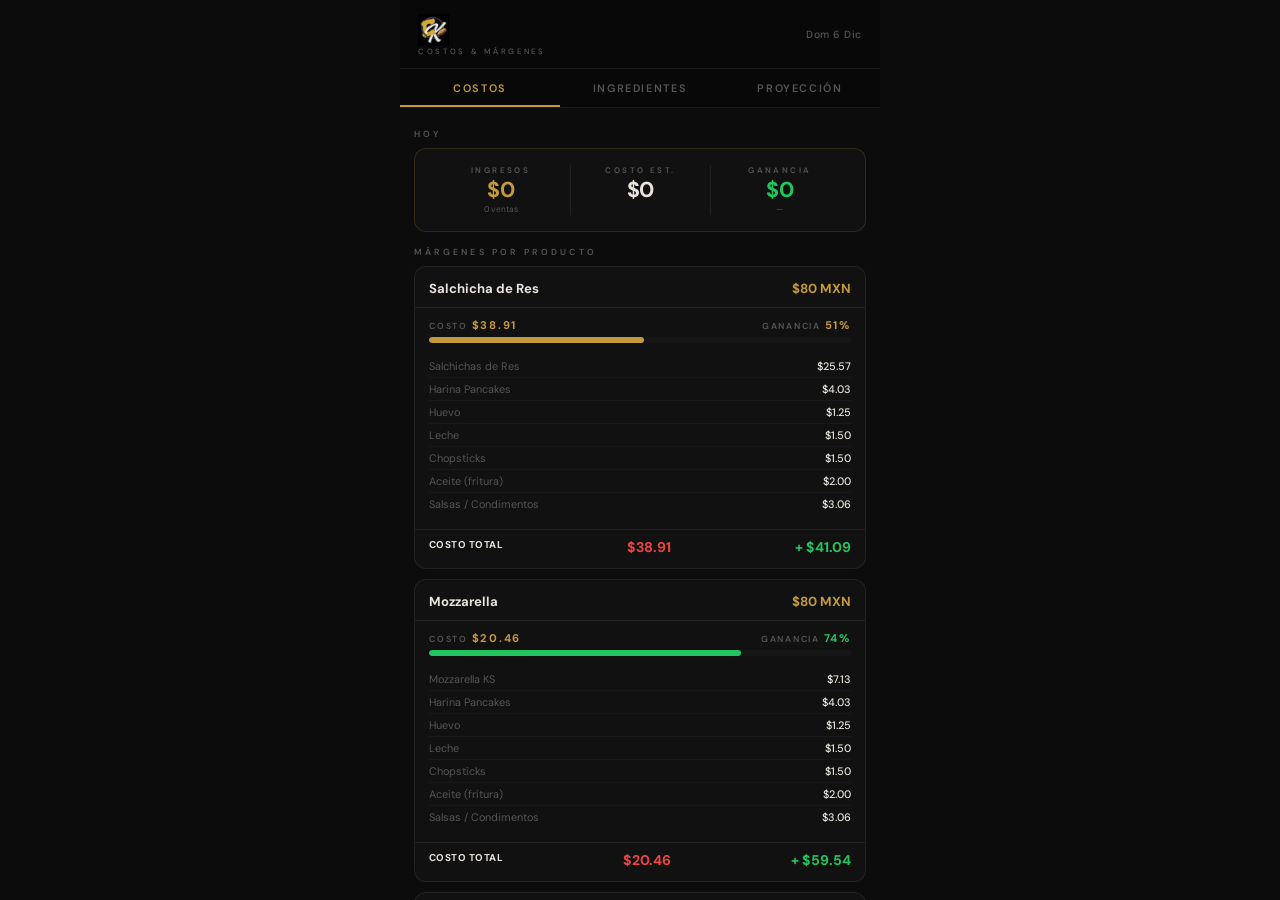
==== costos.html @ d958e5be "Add logo + favicon sitewide, deploy costos.html - img/logo.jpg and img/logo-icon.jpg added - Navbar," ====
<!DOCTYPE html>
<html lang="es">
<head>
  <meta charset="UTF-8">
  <meta name="viewport" content="width=device-width, initial-scale=1.0, viewport-fit=cover">
  <meta name="theme-color" content="#080808">
  <meta name="apple-mobile-web-app-capable" content="yes">
  <meta name="apple-mobile-web-app-status-bar-style" content="black-translucent">
  <meta name="apple-mobile-web-app-title" content="Krunch Costos">
  <title>Costos — Cabo Krunch</title>
  <link rel="preconnect" href="https://fonts.googleapis.com">
  <link rel="preconnect" href="https://fonts.gstatic.com" crossorigin>
  <link href="https://fonts.googleapis.com/css2?family=DM+Sans:wght@300;400;500;700&family=Bangers&display=swap" rel="stylesheet">
  <link rel="icon" href="img/logo-icon.jpg" type="image/jpeg">
  <link rel="apple-touch-icon" href="img/logo-icon.jpg">
  <style>
    *, *::before, *::after { box-sizing: border-box; margin: 0; padding: 0; }

    :root {
      --gold:    #C49A3C;
      --gold-lt: #E2C06A;
      --gold-dim: rgba(196,154,60,0.12);
      --black:   #080808;
      --bg:      #0c0c0c;
      --card:    #111;
      --raised:  #161616;
      --cream:   #E8E4DC;
      --muted:   #555;
      --border:  rgba(255,255,255,0.07);
      --border-g: rgba(196,154,60,0.18);
      --green:   #22c55e;
      --red:     #ef4444;
      --orange:  #f97316;
      --ease:    cubic-bezier(0.23, 1, 0.32, 1);
      --safe-b:  env(safe-area-inset-bottom, 0px);
      --safe-t:  env(safe-area-inset-top, 0px);
    }

    html, body { height: 100%; }
    body {
      background: var(--bg);
      color: var(--cream);
      font-family: 'DM Sans', sans-serif;
      font-weight: 400;
      display: flex;
      flex-direction: column;
      max-width: 480px;
      margin: 0 auto;
      overflow: hidden;
      -webkit-font-smoothing: antialiased;
    }

    /* TOP BAR */
    .top-bar {
      background: var(--black);
      border-bottom: 1px solid var(--border);
      padding: calc(14px + var(--safe-t)) 18px 12px;
      display: flex;
      align-items: center;
      justify-content: space-between;
      flex-shrink: 0;
    }
    .top-logo {
      font-family: 'Bangers', cursive;
      font-size: 1.3rem;
      letter-spacing: 3px;
      color: var(--gold);
      line-height: 1;
    }
    .top-logo span {
      display: block;
      font-family: 'DM Sans', sans-serif;
      font-size: 0.48rem;
      font-weight: 500;
      letter-spacing: 0.35em;
      text-transform: uppercase;
      color: var(--muted);
      margin-top: 2px;
    }
    .date-chip { font-size: 0.65rem; font-weight: 500; color: var(--muted); letter-spacing: 0.05em; }

    /* TABS */
    .tab-nav { display: flex; background: var(--black); border-bottom: 1px solid var(--border); flex-shrink: 0; }
    .tab-btn {
      flex: 1; background: none; border: none;
      color: var(--muted); font-family: 'DM Sans', sans-serif;
      font-weight: 600; font-size: 0.68rem; letter-spacing: 0.15em;
      text-transform: uppercase; padding: 12px 6px; cursor: pointer;
      position: relative; transition: color .2s;
      -webkit-tap-highlight-color: transparent;
    }
    .tab-btn::after {
      content: ''; position: absolute; bottom: 0; left: 0; right: 0;
      height: 2px; background: var(--gold);
      transform: scaleX(0); transition: transform .2s var(--ease);
    }
    .tab-btn.active { color: var(--gold); }
    .tab-btn.active::after { transform: scaleX(1); }

    /* SCROLL CONTENT */
    .content { flex: 1; overflow-y: auto; -webkit-overflow-scrolling: touch; overscroll-behavior: contain; }
    .content::after { content: ''; display: block; height: calc(32px + var(--safe-b)); }
    .tab-panel { display: none; padding: 16px 14px 0; }
    .tab-panel.active { display: block; }

    .sec-label {
      font-size: 0.55rem; font-weight: 600; letter-spacing: 0.35em;
      text-transform: uppercase; color: var(--muted);
      margin-bottom: 8px; margin-top: 4px;
    }

    /* HOY CARD */
    .hoy-card {
      background: var(--card); border: 1px solid var(--border-g);
      border-radius: 12px; padding: 16px; margin-bottom: 14px;
      display: grid; grid-template-columns: 1fr 1fr 1fr; gap: 0;
    }
    .hoy-item { text-align: center; }
    .hoy-item + .hoy-item { border-left: 1px solid var(--border); }
    .hoy-label { font-size: 0.5rem; font-weight: 600; letter-spacing: 0.3em; text-transform: uppercase; color: var(--muted); margin-bottom: 5px; }
    .hoy-val   { font-size: 1.35rem; font-weight: 700; letter-spacing: -0.02em; line-height: 1; }
    .hoy-val.green  { color: var(--green); }
    .hoy-val.gold   { color: var(--gold); }
    .hoy-val.cream  { color: var(--cream); }
    .hoy-sub   { font-size: 0.52rem; color: var(--muted); margin-top: 3px; }

    /* PRODUCT COST CARD */
    .cost-card {
      background: var(--card); border: 1px solid var(--border);
      border-radius: 12px; overflow: hidden; margin-bottom: 10px;
    }
    .cost-head {
      padding: 13px 14px 10px;
      display: flex; align-items: center; justify-content: space-between;
      border-bottom: 1px solid var(--border);
    }
    .cost-product { font-size: 0.82rem; font-weight: 700; color: var(--cream); }
    .cost-price   { font-size: 0.82rem; font-weight: 700; color: var(--gold); }

    /* MARGIN BAR */
    .margin-wrap { padding: 10px 14px 0; }
    .margin-labels { display: flex; justify-content: space-between; margin-bottom: 5px; }
    .margin-labels span { font-size: 0.55rem; font-weight: 600; text-transform: uppercase; letter-spacing: 0.2em; color: var(--muted); }
    .margin-labels strong { color: var(--gold); font-size: 0.7rem; }
    .margin-bar-bg { height: 6px; background: var(--raised); border-radius: 3px; overflow: hidden; margin-bottom: 12px; }
    .margin-bar-fill { height: 100%; border-radius: 3px; transition: width .4s var(--ease); }

    /* COST BREAKDOWN */
    .cost-breakdown { padding: 0 14px 14px; }
    .cost-row {
      display: flex; justify-content: space-between;
      font-size: 0.68rem; padding: 4px 0;
      border-bottom: 1px solid rgba(255,255,255,0.03);
    }
    .cost-row:last-child { border: none; }
    .cr-label { color: var(--muted); }
    .cr-val   { color: var(--cream); font-weight: 500; font-variant-numeric: tabular-nums; }
    .cost-total-row {
      display: flex; justify-content: space-between;
      padding: 8px 14px 12px;
      border-top: 1px solid var(--border);
    }
    .ct-label { font-size: 0.62rem; font-weight: 700; color: var(--cream); letter-spacing: 0.05em; text-transform: uppercase; }
    .ct-costo { font-size: 0.88rem; font-weight: 700; color: var(--red); }
    .ct-ganancia { font-size: 0.88rem; font-weight: 700; color: var(--green); }

    /* INGREDIENT EDITOR */
    .ing-list {
      display: flex; flex-direction: column; gap: 1px;
      background: var(--border); border-radius: 12px;
      overflow: hidden; margin-bottom: 12px;
    }
    .ing-row {
      background: var(--card); padding: 12px 14px;
      display: flex; align-items: center; gap: 10px;
    }
    .ing-info { flex: 1; min-width: 0; }
    .ing-name { font-size: 0.78rem; font-weight: 500; color: var(--cream); }
    .ing-pack { font-size: 0.56rem; color: var(--muted); margin-top: 2px; }
    .ing-unit-cost { font-size: 0.62rem; font-weight: 600; color: var(--gold); white-space: nowrap; }
    .ing-price-wrap { display: flex; flex-direction: column; align-items: flex-end; gap: 3px; }
    .ing-price-label { font-size: 0.48rem; font-weight: 500; letter-spacing: 0.25em; text-transform: uppercase; color: var(--muted); }
    .ing-price-input {
      background: var(--raised); border: 1px solid var(--border);
      border-radius: 6px; color: var(--cream); font-family: 'DM Sans', sans-serif;
      font-size: 0.85rem; font-weight: 700; text-align: right;
      width: 80px; padding: 5px 8px;
      -webkit-tap-highlight-color: transparent;
    }
    .ing-price-input:focus { outline: none; border-color: var(--border-g); color: var(--gold); }

    /* PROJECTION */
    .proj-grid { display: grid; grid-template-columns: 1fr 1fr 1fr; gap: 6px; margin-bottom: 12px; }
    .proj-card {
      background: var(--card); border: 1px solid var(--border);
      border-radius: 10px; padding: 12px 10px; text-align: center;
    }
    .proj-card.bottleneck { border-color: var(--border-g); background: var(--gold-dim); }
    .proj-name  { font-size: 0.52rem; font-weight: 600; color: var(--muted); letter-spacing: 0.1em; text-transform: uppercase; margin-bottom: 4px; line-height: 1.3; }
    .proj-count { font-size: 1.5rem; font-weight: 700; color: var(--cream); line-height: 1; }
    .proj-count.zero { color: var(--red); }
    .proj-rev   { font-size: 0.58rem; color: var(--gold); margin-top: 3px; }

    .alert-card {
      background: var(--gold-dim); border: 1px solid var(--border-g);
      border-radius: 10px; padding: 13px 14px; margin-bottom: 12px;
    }
    .alert-title { font-size: 0.6rem; font-weight: 700; letter-spacing: 0.2em; text-transform: uppercase; color: var(--gold); margin-bottom: 4px; }
    .alert-body  { font-size: 0.72rem; color: var(--cream); line-height: 1.5; }

    .summary-card {
      background: var(--card); border: 1px solid var(--border);
      border-radius: 12px; overflow: hidden; margin-bottom: 12px;
    }
    .sum-row {
      display: flex; justify-content: space-between; align-items: center;
      padding: 12px 14px; border-bottom: 1px solid var(--border);
      font-size: 0.72rem;
    }
    .sum-row:last-child { border: none; }
    .sum-label { color: var(--muted); }
    .sum-val   { font-weight: 700; color: var(--cream); }
    .sum-val.gold  { color: var(--gold); }
    .sum-val.green { color: var(--green); }
    .sum-val.big   { font-size: 1.1rem; letter-spacing: -0.02em; }

    /* TOAST */
    .toast {
      position: fixed; bottom: calc(20px + var(--safe-b)); left: 50%;
      transform: translateX(-50%) translateY(12px);
      background: var(--raised); border: 1px solid var(--border-g);
      color: var(--cream); font-size: 0.75rem; font-weight: 600;
      padding: 10px 24px; border-radius: 100px; white-space: nowrap;
      opacity: 0; transition: opacity .18s, transform .18s;
      pointer-events: none; z-index: 99;
    }
    .toast.show { opacity: 1; transform: translateX(-50%) translateY(0); }
  </style>
</head>
<body>

<div class="top-bar">
  <div class="top-logo">
    <img src="img/logo-icon.jpg" alt="Cabo Krunch" style="height:32px;width:auto;display:block;">
    <span>Costos &amp; Márgenes</span>
  </div>
  <div class="date-chip" id="dateChip"></div>
</div>

<nav class="tab-nav">
  <button class="tab-btn active" data-tab="costos">Costos</button>
  <button class="tab-btn"        data-tab="ingredientes">Ingredientes</button>
  <button class="tab-btn"        data-tab="proyeccion">Proyección</button>
</nav>

<main class="content">

  <!-- ═══ COSTOS ═══ -->
  <div class="tab-panel active" id="tab-costos">
    <div class="sec-label">Hoy</div>
    <div class="hoy-card" id="hoyCard">
      <div class="hoy-item">
        <div class="hoy-label">Ingresos</div>
        <div class="hoy-val gold" id="hoyIngresos">$0</div>
        <div class="hoy-sub" id="hoyVentas">0 ventas</div>
      </div>
      <div class="hoy-item">
        <div class="hoy-label">Costo est.</div>
        <div class="hoy-val cream" id="hoyCosto">$0</div>
      </div>
      <div class="hoy-item">
        <div class="hoy-label">Ganancia</div>
        <div class="hoy-val green" id="hoyGanancia">$0</div>
        <div class="hoy-sub" id="hoyMargen">—</div>
      </div>
    </div>

    <div class="sec-label">Márgenes por producto</div>
    <div id="costCards"></div>
  </div>

  <!-- ═══ INGREDIENTES ═══ -->
  <div class="tab-panel" id="tab-ingredientes">
    <div class="sec-label">Precios de compra · toca para editar</div>
    <div class="ing-list" id="ingList"></div>
    <div class="sec-label" style="margin-top:8px">Guardado automático al editar</div>
  </div>

  <!-- ═══ PROYECCIÓN ═══ -->
  <div class="tab-panel" id="tab-proyeccion">
    <div class="sec-label">Con el stock actual puedes hacer</div>
    <div class="proj-grid" id="projGrid"></div>
    <div id="alertBottleneck"></div>
    <div class="sec-label">Potencial si vendes todo</div>
    <div class="summary-card" id="projSummary"></div>
  </div>

</main>

<div class="toast" id="toast"></div>

<script>
(function () {
'use strict';

/* ── INGREDIENTES ────────────────────────
   packPrice: precio por paquete en Costco/tienda
   packQty:   unidades en ese paquete (g, ml, pzas)
   unit:      unidad de medida
   desc:      descripción del paquete
──────────────────────────────────────── */
var ING_DEF = {
  salchicha:  { name: 'Salchichas de Res',    packPrice: 306.87, packQty: 12,    unit: 'pza', desc: 'Costco ~12 pzas'   },
  queso:      { name: 'Mozzarella KS',         packPrice: 322.24, packQty: 2260,  unit: 'g',   desc: 'Costco bloque 2.26kg' },
  harina:     { name: 'Harina Pancakes',       packPrice: 47,     packQty: 700,   unit: 'g',   desc: 'Bolsa 700g'        },
  huevo:      { name: 'Huevo',                 packPrice: 5,      packQty: 1,     unit: 'pza', desc: 'Por pieza'         },
  leche:      { name: 'Leche',                 packPrice: 300,    packQty: 12000, unit: 'ml',  desc: 'Cartón 12 litros'  },
  chopsticks: { name: 'Chopsticks',            packPrice: 150,    packQty: 100,   unit: 'par', desc: 'Paquete 100 pares' },
  aceite:     { name: 'Aceite (fritura)',       packPrice: 120,    packQty: 60,    unit: 'frida', desc: '~60 corn dogs por botella' },
  salsas:     { name: 'Salsas / Condimentos',  packPrice: 214,    packQty: 70,    unit: 'porción', desc: 'Mayo + ranch ~70 porciones' },
};

/* ── RECETA POR CORN DOG ─────────────── */
var RECIPE = {
  res:   { salchicha: 1,   queso: 0,  harina: 60, huevo: 0.25, leche: 60, chopsticks: 1, aceite: 1, salsas: 1 },
  mozz:  { salchicha: 0,   queso: 50, harina: 60, huevo: 0.25, leche: 60, chopsticks: 1, aceite: 1, salsas: 1 },
  mitad: { salchicha: 0.5, queso: 30, harina: 60, huevo: 0.25, leche: 60, chopsticks: 1, aceite: 1, salsas: 1 },
};

/* ── PRODUCTOS ───────────────────────── */
var PRODUCTS = [
  { id: 'res',     name: 'Salchicha de Res',  base: 'res',   price: 80  },
  { id: 'mozz',    name: 'Mozzarella',        base: 'mozz',  price: 80  },
  { id: 'mitad',   name: 'Mitad y Mitad',     base: 'mitad', price: 80  },
];

/* ── INGREDIENTES DEL STOCK (sistema.html) ── */
var STOCK_KEYS = ['salchicha','queso','chopsticks','harina','huevo','leche'];

/* ── STORAGE ─────────────────────────── */
var PRICE_KEY = 'ck_ing_prices';

function loadPrices() {
  try {
    var saved = JSON.parse(localStorage.getItem(PRICE_KEY) || '{}');
    for (var k in ING_DEF) {
      if (saved[k] !== undefined) ING_DEF[k].packPrice = saved[k];
    }
  } catch(e){}
}
function savePrice(key, val) {
  try {
    var saved = JSON.parse(localStorage.getItem(PRICE_KEY) || '{}');
    saved[key] = val;
    localStorage.setItem(PRICE_KEY, JSON.stringify(saved));
  } catch(e){}
}
function loadSales() {
  try { return JSON.parse(localStorage.getItem('ck_sales') || '[]'); } catch(e){ return []; }
}
function loadStock() {
  try {
    var s = JSON.parse(localStorage.getItem('ck_stock') || 'null');
    if (!s) { s = {}; STOCK_KEYS.forEach(function(k){ s[k] = 0; }); }
    return s;
  } catch(e){ return {}; }
}

/* ── CÁLCULOS ────────────────────────── */
function cpUnit(key, qty) {
  var d = ING_DEF[key];
  if (!d || !qty) return 0;
  return (d.packPrice / d.packQty) * qty;
}

function costoTotal(base) {
  var r = RECIPE[base];
  var t = 0;
  for (var k in r) t += cpUnit(k, r[k]);
  return t;
}

function pct(a, b) { return b ? Math.round(a / b * 100) : 0; }
function fmt(n)   { return '$' + Math.round(n).toLocaleString('es-MX'); }
function fmtD(n)  { return '$' + n.toFixed(2); }

/* ── DATE CHIP ───────────────────────── */
(function(){
  var days   = ['Dom','Lun','Mar','Mié','Jue','Vie','Sáb'];
  var months = ['Ene','Feb','Mar','Abr','May','Jun','Jul','Ago','Sep','Oct','Nov','Dic'];
  var d = new Date();
  document.getElementById('dateChip').textContent = days[d.getDay()] + ' ' + d.getDate() + ' ' + months[d.getMonth()];
}());

/* ── TOAST ───────────────────────────── */
var toastTimer;
function showToast(msg) {
  var t = document.getElementById('toast');
  t.textContent = msg;
  t.classList.add('show');
  clearTimeout(toastTimer);
  toastTimer = setTimeout(function(){ t.classList.remove('show'); }, 1600);
}

/* ── TABS ────────────────────────────── */
document.querySelectorAll('.tab-btn').forEach(function(btn){
  btn.addEventListener('click', function(){
    document.querySelectorAll('.tab-btn').forEach(function(b){ b.classList.remove('active'); });
    document.querySelectorAll('.tab-panel').forEach(function(p){ p.classList.remove('active'); });
    this.classList.add('active');
    document.getElementById('tab-' + this.dataset.tab).classList.add('active');
    document.querySelector('.content').scrollTop = 0;
    var id = this.dataset.tab;
    if (id === 'costos')       renderCostos();
    if (id === 'ingredientes') renderIngredientes();
    if (id === 'proyeccion')   renderProyeccion();
  });
});

/* ── RENDER: COSTOS ──────────────────── */
function renderCostos() {
  /* Hoy */
  var today = (function(){ var d=new Date(); return d.getFullYear()+'-'+(d.getMonth()+1+'').padStart(2,'0')+'-'+(d.getDate()+'').padStart(2,'0'); }());
  var sales = loadSales().filter(function(s){ return s.date === today; });
  var ingresos = sales.reduce(function(a,s){ return a + s.price; }, 0);
  var costoHoy = 0;
  sales.forEach(function(s){
    var prod = ['res','res_p','mozz','mozz_p','mitad','mitad_p'].indexOf(s.product);
    var base = s.product.replace('_p','');
    costoHoy += costoTotal(base);
  });
  var ganancia = ingresos - costoHoy;
  var margen   = pct(ganancia, ingresos);

  document.getElementById('hoyIngresos').textContent = fmt(ingresos);
  document.getElementById('hoyCosto').textContent    = fmt(costoHoy);
  document.getElementById('hoyGanancia').textContent = fmt(ganancia);
  document.getElementById('hoyVentas').textContent   = sales.length + ' ventas';
  document.getElementById('hoyMargen').textContent   = ingresos ? margen + '% margen' : '—';

  /* Cost cards */
  var el = document.getElementById('costCards');
  el.innerHTML = '';
  PRODUCTS.forEach(function(p){
    var costo    = costoTotal(p.base);
    var margenAbs = p.price - costo;
    var margenPct = pct(margenAbs, p.price);
    var r = RECIPE[p.base];

    /* Color for margin bar */
    var barColor = margenPct >= 55 ? '#22c55e' : margenPct >= 40 ? '#C49A3C' : '#ef4444';

    /* Breakdown rows */
    var rows = '';
    for (var k in r) {
      if (!r[k]) continue;
      var c = cpUnit(k, r[k]);
      if (!c) continue;
      rows += '<div class="cost-row"><span class="cr-label">' + ING_DEF[k].name + '</span><span class="cr-val">' + fmtD(c) + '</span></div>';
    }

    el.innerHTML +=
      '<div class="cost-card">' +
        '<div class="cost-head"><span class="cost-product">' + p.name + '</span><span class="cost-price">$' + p.price + ' MXN</span></div>' +
        '<div class="margin-wrap">' +
          '<div class="margin-labels"><span>Costo <strong>' + fmtD(costo) + '</strong></span><span>Ganancia <strong style="color:' + barColor + '">' + margenPct + '%</strong></span></div>' +
          '<div class="margin-bar-bg"><div class="margin-bar-fill" style="width:' + margenPct + '%;background:' + barColor + '"></div></div>' +
        '</div>' +
        '<div class="cost-breakdown">' + rows + '</div>' +
        '<div class="cost-total-row">' +
          '<span class="ct-label">Costo total</span>' +
          '<span class="ct-costo">' + fmtD(costo) + '</span>' +
          '<span class="ct-ganancia">+ ' + fmtD(margenAbs) + '</span>' +
        '</div>' +
      '</div>';
  });
}

/* ── RENDER: INGREDIENTES ────────────── */
function renderIngredientes() {
  var list = document.getElementById('ingList');
  list.innerHTML = '';
  for (var k in ING_DEF) {
    var d = ING_DEF[k];
    var unitCost = d.packPrice / d.packQty;
    var unitLabel = unitCost < 1 ? fmtD(unitCost) + '/' + d.unit : fmt(unitCost) + '/' + d.unit;

    var row = document.createElement('div');
    row.className = 'ing-row';
    row.dataset.key = k;
    row.innerHTML =
      '<div class="ing-info">' +
        '<div class="ing-name">' + d.name + '</div>' +
        '<div class="ing-pack">' + d.desc + '</div>' +
        '<div class="ing-unit-cost">' + fmtD(d.packPrice / d.packQty) + ' / ' + d.unit + '</div>' +
      '</div>' +
      '<div class="ing-price-wrap">' +
        '<div class="ing-price-label">Precio pack</div>' +
        '<input class="ing-price-input" type="number" inputmode="decimal" value="' + d.packPrice + '" data-key="' + k + '">' +
      '</div>';
    list.appendChild(row);
  }

  list.querySelectorAll('.ing-price-input').forEach(function(inp){
    inp.addEventListener('change', function(){
      var val = parseFloat(this.value);
      if (isNaN(val) || val <= 0) return;
      var key = this.dataset.key;
      ING_DEF[key].packPrice = val;
      savePrice(key, val);
      /* Update unit cost label */
      var d = ING_DEF[key];
      this.closest('.ing-row').querySelector('.ing-unit-cost').textContent = fmtD(d.packPrice / d.packQty) + ' / ' + d.unit;
      showToast('Precio actualizado');
      renderCostos();
    });
  });
}

/* ── RENDER: PROYECCIÓN ──────────────── */
function renderProyeccion() {
  var stock = loadStock();

  /* Cuántos puedes hacer de cada base */
  function canMake(base) {
    var r = RECIPE[base];
    var min = Infinity;
    STOCK_KEYS.forEach(function(k){
      if (!r[k]) return;
      var possible = Math.floor((stock[k] || 0) / r[k]);
      if (possible < min) min = possible;
    });
    return min === Infinity ? 0 : min;
  }

  var counts = { res: canMake('res'), mozz: canMake('mozz'), mitad: canMake('mitad') };
  var total  = counts.res + counts.mozz + counts.mitad;

  /* Botella: ingrediente más limitante */
  var bottleneck = null, bottleneckQty = Infinity;
  STOCK_KEYS.forEach(function(k){
    var d = ING_DEF[k];
    if (!d) return;
    var qty = stock[k] || 0;
    /* normalize to corn-dog units roughly */
    var recipeUse = Math.max(
      RECIPE.res[k] || 0,
      RECIPE.mozz[k] || 0,
      RECIPE.mitad[k] || 0
    );
    if (!recipeUse) return;
    var possible = qty / recipeUse;
    if (possible < bottleneckQty) { bottleneckQty = possible; bottleneck = k; }
  });

  /* Proyección financiera */
  var revEst  = counts.res * 80 + counts.mozz * 80 + counts.mitad * 80;
  var costEst = counts.res * costoTotal('res') + counts.mozz * costoTotal('mozz') + counts.mitad * costoTotal('mitad');
  var gainEst = revEst - costEst;

  /* Render grid */
  var grid = document.getElementById('projGrid');
  grid.innerHTML = '';
  [
    { label: 'Salchicha', base: 'res',   count: counts.res  },
    { label: 'Mozz.',     base: 'mozz',  count: counts.mozz },
    { label: 'Mitad',     base: 'mitad', count: counts.mitad },
  ].forEach(function(item){
    var card = document.createElement('div');
    card.className = 'proj-card';
    card.innerHTML =
      '<div class="proj-name">' + item.label + '</div>' +
      '<div class="proj-count' + (item.count === 0 ? ' zero' : '') + '">' + item.count + '</div>' +
      '<div class="proj-rev">' + fmt(item.count * 80) + '</div>';
    grid.appendChild(card);
  });

  /* Bottleneck alert */
  var alertEl = document.getElementById('alertBottleneck');
  if (bottleneck && bottleneckQty < 20) {
    alertEl.innerHTML =
      '<div class="alert-card">' +
        '<div class="alert-title">Cuello de botella</div>' +
        '<div class="alert-body">' + ING_DEF[bottleneck].name + ' es el ingrediente más limitante. ' +
        'Con el stock actual alcanza para ~' + Math.floor(bottleneckQty) + ' corn dogs.</div>' +
      '</div>';
  } else {
    alertEl.innerHTML = '';
  }

  /* Financial summary */
  var sum = document.getElementById('projSummary');
  sum.innerHTML =
    '<div class="sum-row"><span class="sum-label">Corn dogs posibles</span><span class="sum-val big">' + total + '</span></div>' +
    '<div class="sum-row"><span class="sum-label">Ingresos potenciales</span><span class="sum-val gold big">' + fmt(revEst) + '</span></div>' +
    '<div class="sum-row"><span class="sum-label">Costo estimado</span><span class="sum-val">' + fmt(costEst) + '</span></div>' +
    '<div class="sum-row"><span class="sum-label">Ganancia estimada</span><span class="sum-val green big">' + fmt(gainEst) + '</span></div>' +
    '<div class="sum-row"><span class="sum-label">Margen promedio</span><span class="sum-val gold">' + pct(gainEst, revEst) + '%</span></div>';
}

/* ── BOOT ────────────────────────────── */
loadPrices();
renderCostos();

}());
</script>
</body>
</html>
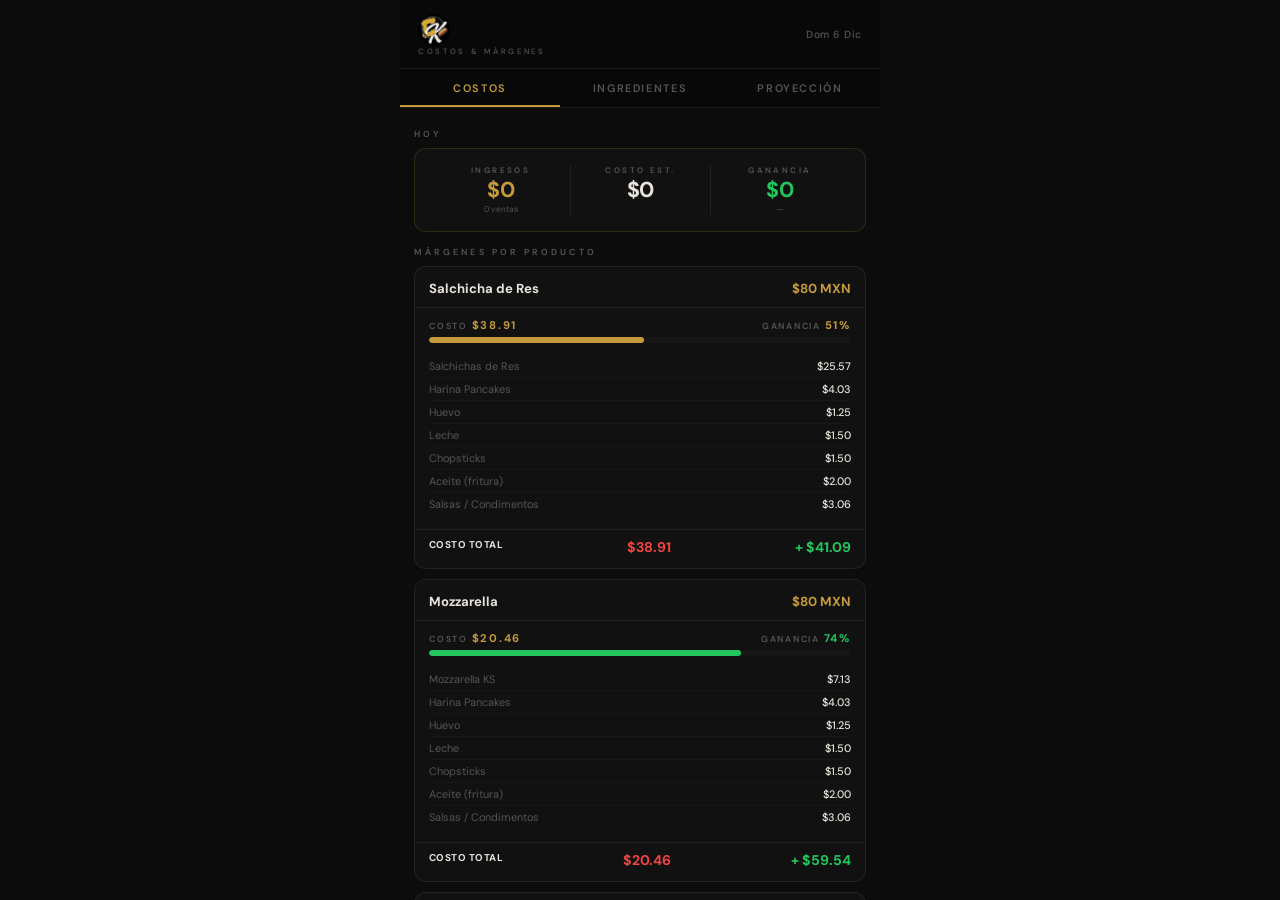
==== commit 4761758e: "Circular logos sitewide + demo script - border-radius:50% + object-fit:cover on every logo/icon inst" ====
--- a/costos.html
+++ b/costos.html
@@ -241,7 +241,7 @@
 
 <div class="top-bar">
   <div class="top-logo">
-    <img src="img/logo-icon.jpg" alt="Cabo Krunch" style="height:32px;width:auto;display:block;">
+    <img src="img/logo-icon.jpg" alt="Cabo Krunch" style="height:32px;width:32px;display:block;border-radius:50%;object-fit:cover;">
     <span>Costos &amp; Márgenes</span>
   </div>
   <div class="date-chip" id="dateChip"></div>
